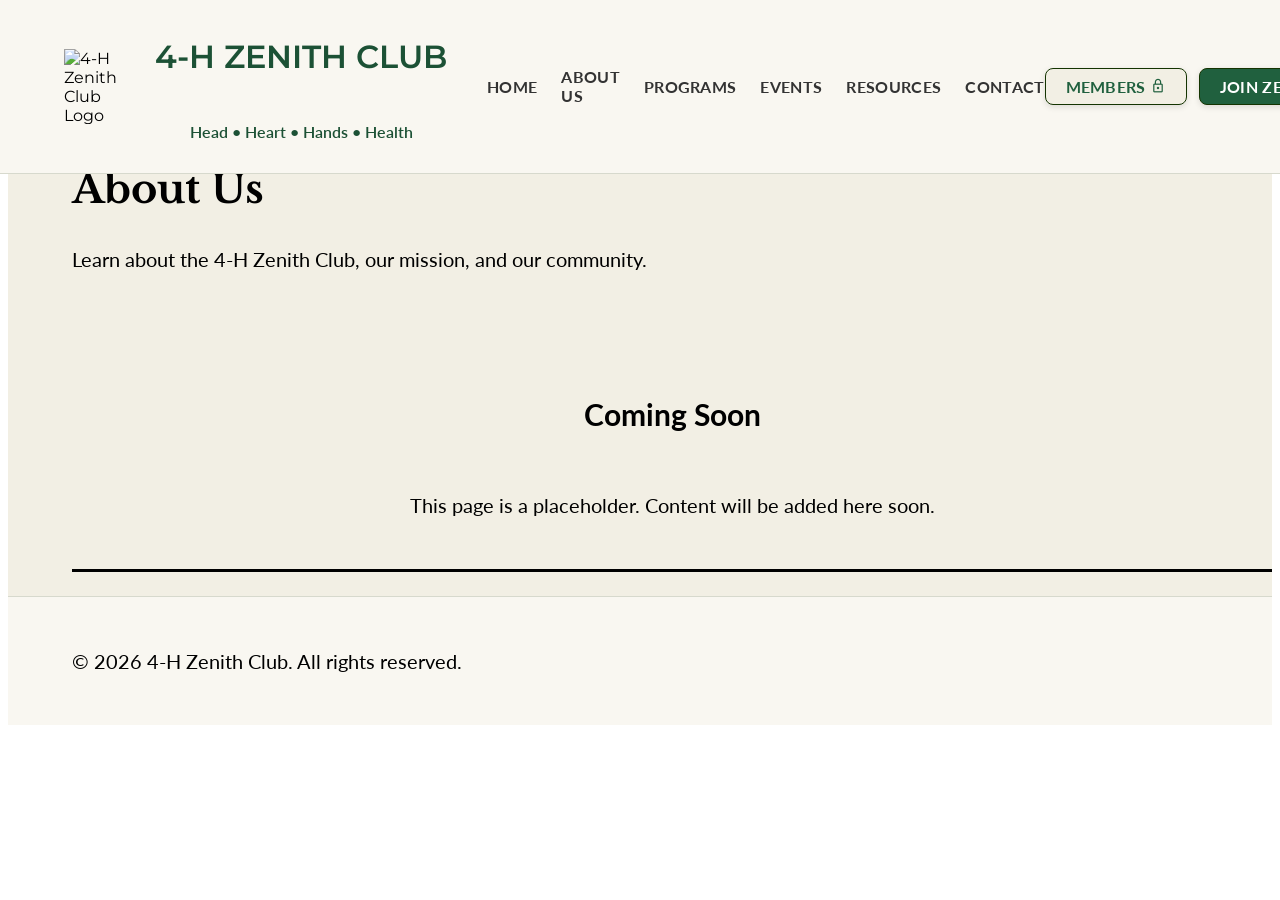
==== about/index.html @ 9d5c738d "Update font weights in stylesheets, enhance button styles, and improve navigation layout for better " ====
<!doctype html>
<html lang="en">
  <head>
    <meta charset="UTF-8" />
    <meta name="viewport" content="width=device-width, initial-scale=1.0" />
    <title>4-H Zenith Club | About Us</title>
    <link rel="stylesheet" href="/css/variables.css" />
    <link rel="stylesheet" href="/css/home.css" />
    <link rel="stylesheet" href="/css/base.css" />
    <link rel="stylesheet" href="/css/nav.css" />
    <link rel="stylesheet" href="/css/global.css" />
    <link rel="stylesheet" href="/css/buttons.css" />
    <script src="/js/nav.js" defer></script>
    <link rel="preconnect" href="https://fonts.googleapis.com" />
    <link rel="preconnect" href="https://fonts.gstatic.com" crossorigin />
    <link
      href="https://fonts.googleapis.com/css2?family=Lato:wght@400;500;600;700&family=Libre+Baskerville:wght@400;700&family=Montserrat:wght@400;500;600;700&display=swap"
      rel="stylesheet"
    />
  </head>
  <body>
    <header></header>
    <main class="home-main">
      <section class="hero" id="hero">
        <h1>About Us</h1>
        <p>Learn about the 4-H Zenith Club, our mission, and our community.</p>
      </section>
      <section class="content-section">
        <h2>Coming Soon</h2>
        <p>This page is a placeholder. Content will be added here soon.</p>
      </section>
    </main>
    <footer></footer>
  </body>
</html>
---- css/variables.css ----
:root {
    --primary-color: #000000;
    --secondary-color: #ffffff;
    --accent-color: #000000;

    --button-primary-color: #20603e;
    --button-primary-hover-color: #184a30;
    --button-secondary-color: #f2efe4;
    --button-secondary-hover-color: #e8e4d8;
    --button-border-color: #143401;
    --button-radius: 0.5rem;
    --button-shadow: 0 2px 6px rgba(0, 0, 0, 0.12);
    --button-letter-spacing: 0.08em;

    --border-color: #000000;

    --section-bg-color: #f2efe4;

    --logo-color: #1c5135;

    /* Spacing scale */
    --space-sm: 1rem;
    --space-md: 1.5rem;
    --space-lg: 2rem;
    --space-xl: 3rem;

    /* Page horizontal inset (header, main, footer) */
    --page-padding-x: 5vw;
    --page-padding-y: var(--space-md);
    --section-padding: var(--space-lg);
    --section-gap: var(--space-xl);
    --section-grid-gap: var(--space-sm);
    --content-gap: var(--space-sm);
    --header-padding: var(--space-sm);
    --footer-padding: var(--space-lg);

    --header-bg-color: #f9f7f1;
    --header-text-color: #000000;
    --header-border-color: rgba(20, 52, 1, 0.15);
    --nav-link-color: #333333;
    --nav-link-active-color: var(--button-primary-color);
    --base-font-size: 1.25rem;
    --text-color-dark: #000000;
    --text-color-light: #ffffff;
    --header-height: calc(75px + 2 * var(--space-sm));
    --site-bg-color-primary: #205700;
    --site-bg-color-secondary: #143401;
    --shadow-color: #000000;
    --site-bg-color: #f2efe4;

    --heading-font: "Libre Baskerville", serif;
    --body-font: "Lato", sans-serif;
    --logo-font: "Montserrat", sans-serif;
}
---- css/home.css ----
.home-main {
  display: flex;
  flex-direction: column;
  gap: var(--section-gap);
  padding-inline: var(--page-padding-x);
  padding-block: var(--page-padding-y);
  margin-top: var(--header-height);
  background: var(--site-bg-color);
  color: var(--text-color-dark);
}

.content-section {
  display: flex;
  flex-direction: column;
  align-items: center;
  gap: var(--content-gap);
  padding: var(--section-padding);
  background-color: var(--section-bg-color);
  border-bottom: 3px solid var(--border-color);
  width: 100%;
  font-size: var(--base-font-size);
  color: var(--text-color-dark);
  font-family: var(--body-font);
}

/* Section Column Layout */

.two-column-layout,
.three-column-layout {
  display: grid;
  gap: var(--section-grid-gap);
  padding: var(--section-padding);
  background-color: var(--section-bg-color);
  border-bottom: 3px solid var(--border-color);
}

.two-column-layout {
  grid-template-columns: 1fr 1fr;
}

.three-column-layout {
  grid-template-columns: 1fr 1fr 1fr;
}

.two-column-layout .content-section,
.three-column-layout .content-section {
  padding: 0;
  margin: 0;
  border-bottom: none;
  background-color: transparent;
}

.zenith-focus-list {
  display: flex;
  flex-direction: column;
  gap: var(--content-gap);
  list-style: none;
}

.zenith-focus-item {
  display: flex;
  flex-direction: column;
  gap: var(--content-gap);
  list-style: none;
}

.program-plan-list {
  display: flex;
  flex-direction: column;
  gap: var(--content-gap);
  list-style: none;
}

.program-plan-item {
  display: flex;
  flex-direction: column;
  gap: var(--content-gap);
  list-style: none;
}

.officer-list {
  display: flex;
  flex-direction: column;
  gap: var(--content-gap);
  list-style: none;
}

.officer-item {
  display: flex;
  flex-direction: column;
  gap: var(--content-gap);
  list-style: none;
}
---- css/nav.css ----
@import url("https://fonts.googleapis.com/css2?family=Material+Symbols+Outlined:opsz,wght,FILL,GRAD@24,400,0,0&icon_names=lock&display=swap");

header {
  background-color: var(--header-bg-color);
  color: var(--text-color-dark);
  padding: var(--header-padding) var(--page-padding-x);
  display: flex;
  justify-content: space-between;
  align-items: center;
  position: fixed;
  top: 0;
  left: 0;
  right: 0;
  z-index: 1000;
  border-bottom: 1px solid var(--header-border-color);
  font-family: var(--logo-font);
}

header .logo-container {
  display: flex;
  align-items: center;
  gap: 1rem;
  flex-shrink: 0;
}

header .logo-text-container {
  display: flex;
  flex-direction: column;
  align-items: center;
  gap: 0.5rem;
}

header .logo {
  width: 75px;
  height: 75px;
}

header .logo-text {
  font-size: 2rem;
  font-family: var(--logo-font);
  font-weight: 600;
  text-transform: uppercase;
  color: var(--logo-color);
}

header .logo-subtitle {
  font-size: 1rem;
  font-weight: 600;
  font-family: var(--body-font);
  color: var(--logo-color);
}

header nav ul {
  display: flex;
  align-items: center;
  gap: 1.5rem;
  list-style: none;
}

header .header-actions {
  display: flex;
  align-items: center;
  gap: 0.75rem;
  flex-shrink: 0;
}

header .header-actions .button {
  font-size: 1rem;
  font-weight: 700;
  letter-spacing: 0.02em;
  padding: 0.5rem 1.25rem;
}

header .header-actions .lock-icon {
  font-family: "Material Symbols Outlined";
  font-size: 1em;
  line-height: 1;
  color: var(--button-primary-color);
}

header nav ul li a {
  position: relative;
  display: inline-block;
  padding: 0.25rem 0;
  text-decoration: none;
  color: var(--nav-link-color);
  font-family: var(--body-font);
  font-size: 1rem;
  font-weight: 700;
  letter-spacing: 0.02em;
  text-transform: uppercase;
}

header nav ul li a:hover,
header nav ul li a.active {
  color: var(--nav-link-active-color);
}

header nav ul li a:after {
  content: '';
  position: absolute;
  bottom: -4px;
  left: 0;
  width: 100%;
  height: 3px;
  background-color: var(--nav-link-active-color);
  transform: scaleX(0);
  transform-origin: left;
  transition: transform 0.2s ease-in-out;
}

header nav ul li a:hover:after,
header nav ul li a.active:after {
  transform: scaleX(1);
}

footer {
  background-color: var(--header-bg-color);
  color: var(--text-color-dark);
  padding: var(--footer-padding) var(--page-padding-x);
  display: flex;
  justify-content: space-between;
  align-items: center;
  border-top: 1px solid var(--header-border-color);
}
---- css/global.css ----
h1 {
    font-size: calc(var(--base-font-size) * 2);
    font-weight: bold;
    color: var(--text-color-dark);
    font-family: var(--heading-font);
}

h2 {
    font-size: calc(var(--base-font-size) * 1.5);
    font-weight: bold;
    color: var(--text-color-dark);
    font-family: var(--body-font);
}

h3 {
    font-size: calc(var(--base-font-size) * 1.25);
    font-weight: bold;
    color: var(--text-color-dark);
    font-family: var(--body-font);
}

p {
    font-size: var(--base-font-size);
    color: var(--text-color-dark);
    font-family: var(--body-font);
}
---- css/buttons.css ----
button,
.button {
  display: inline-flex;
  align-items: center;
  justify-content: center;
  gap: 0.25rem;
  padding: 0.75rem 1.75rem;
  border-radius: var(--button-radius);
  border: 1px solid var(--button-border-color);
  box-shadow: var(--button-shadow);
  cursor: pointer;
  font-size: 0.875rem;
  font-weight: 600;
  font-family: var(--body-font);
  letter-spacing: var(--button-letter-spacing);
  text-transform: uppercase;
  text-decoration: none;
  text-align: center;
  line-height: 1.2;
  transition:
    background-color 0.2s ease-in-out,
    color 0.2s ease-in-out,
    box-shadow 0.2s ease-in-out;
}

.button-small {
  padding: 0.5rem 1.25rem;
  font-size: 0.75rem;
}

.button-large {
  padding: 1rem 2.5rem;
  font-size: 1rem;
}

.button-primary {
  background-color: var(--button-primary-color);
  color: var(--text-color-light);
}

.button-primary:hover {
  background-color: var(--button-primary-hover-color);
  box-shadow: 0 3px 8px rgba(0, 0, 0, 0.16);
}

.button-secondary {
  background-color: var(--button-secondary-color);
  color: var(--button-primary-color);
}

.button-secondary:hover {
  background-color: var(--button-secondary-hover-color);
  box-shadow: 0 3px 8px rgba(0, 0, 0, 0.16);
}
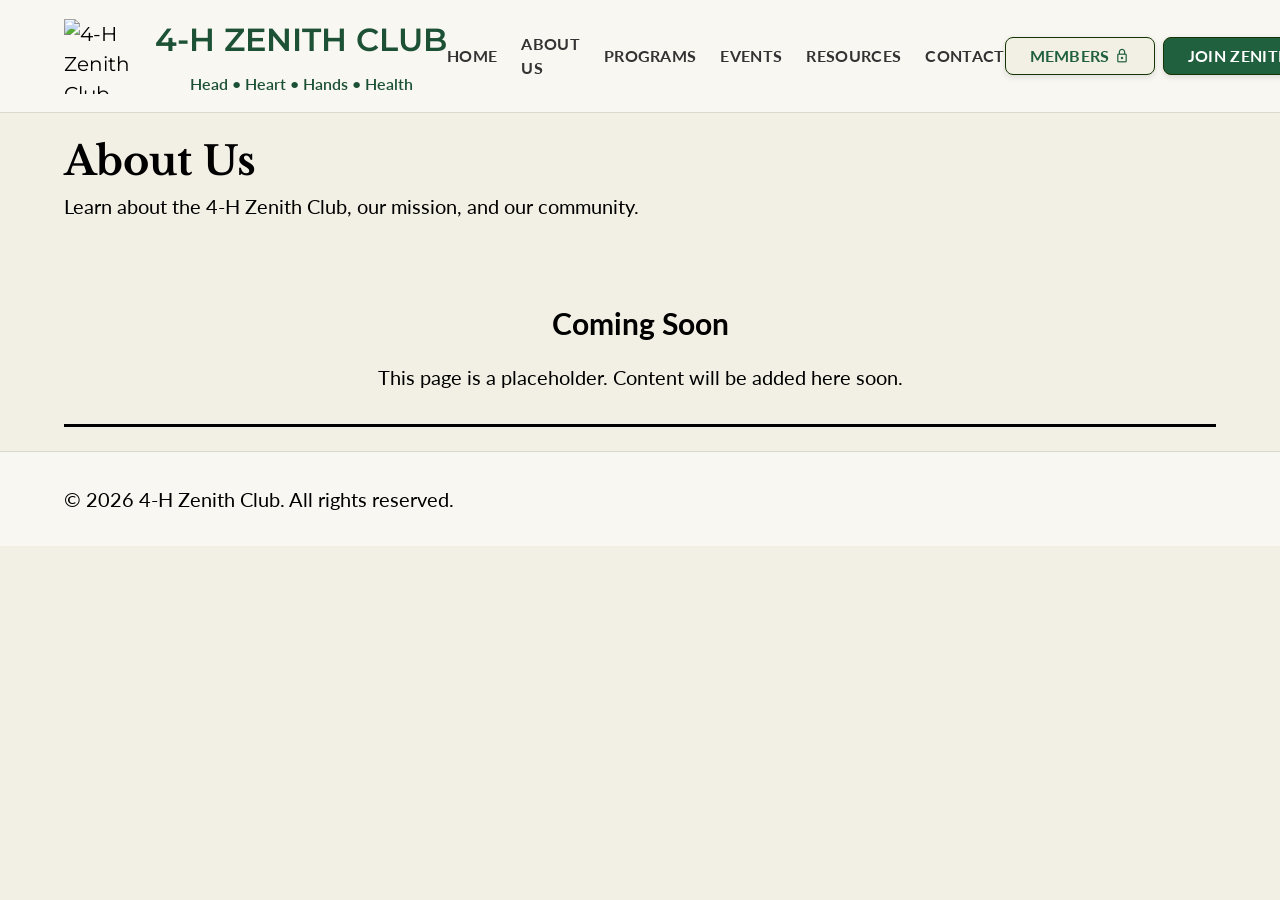
==== commit 30f8c95f: "Refactor HTML structure to unify stylesheet links under main.css, update main class names for consis" ====
--- a/about/index.html
+++ b/about/index.html
@@ -4,12 +4,7 @@
     <meta charset="UTF-8" />
     <meta name="viewport" content="width=device-width, initial-scale=1.0" />
     <title>4-H Zenith Club | About Us</title>
-    <link rel="stylesheet" href="/css/variables.css" />
-    <link rel="stylesheet" href="/css/home.css" />
-    <link rel="stylesheet" href="/css/base.css" />
-    <link rel="stylesheet" href="/css/nav.css" />
-    <link rel="stylesheet" href="/css/global.css" />
-    <link rel="stylesheet" href="/css/buttons.css" />
+    <link rel="stylesheet" href="/css/main.css" />
     <script src="/js/nav.js" defer></script>
     <link rel="preconnect" href="https://fonts.googleapis.com" />
     <link rel="preconnect" href="https://fonts.gstatic.com" crossorigin />
@@ -20,7 +15,7 @@
   </head>
   <body>
     <header></header>
-    <main class="home-main">
+    <main class="page-main">
       <section class="hero" id="hero">
         <h1>About Us</h1>
         <p>Learn about the 4-H Zenith Club, our mission, and our community.</p>
--- a/css/main.css
+++ b/css/main.css
@@ -0,0 +1,5 @@
+@import url("variables.css");
+@import url("base.css");
+@import url("buttons.css");
+@import url("nav.css");
+@import url("page.css");
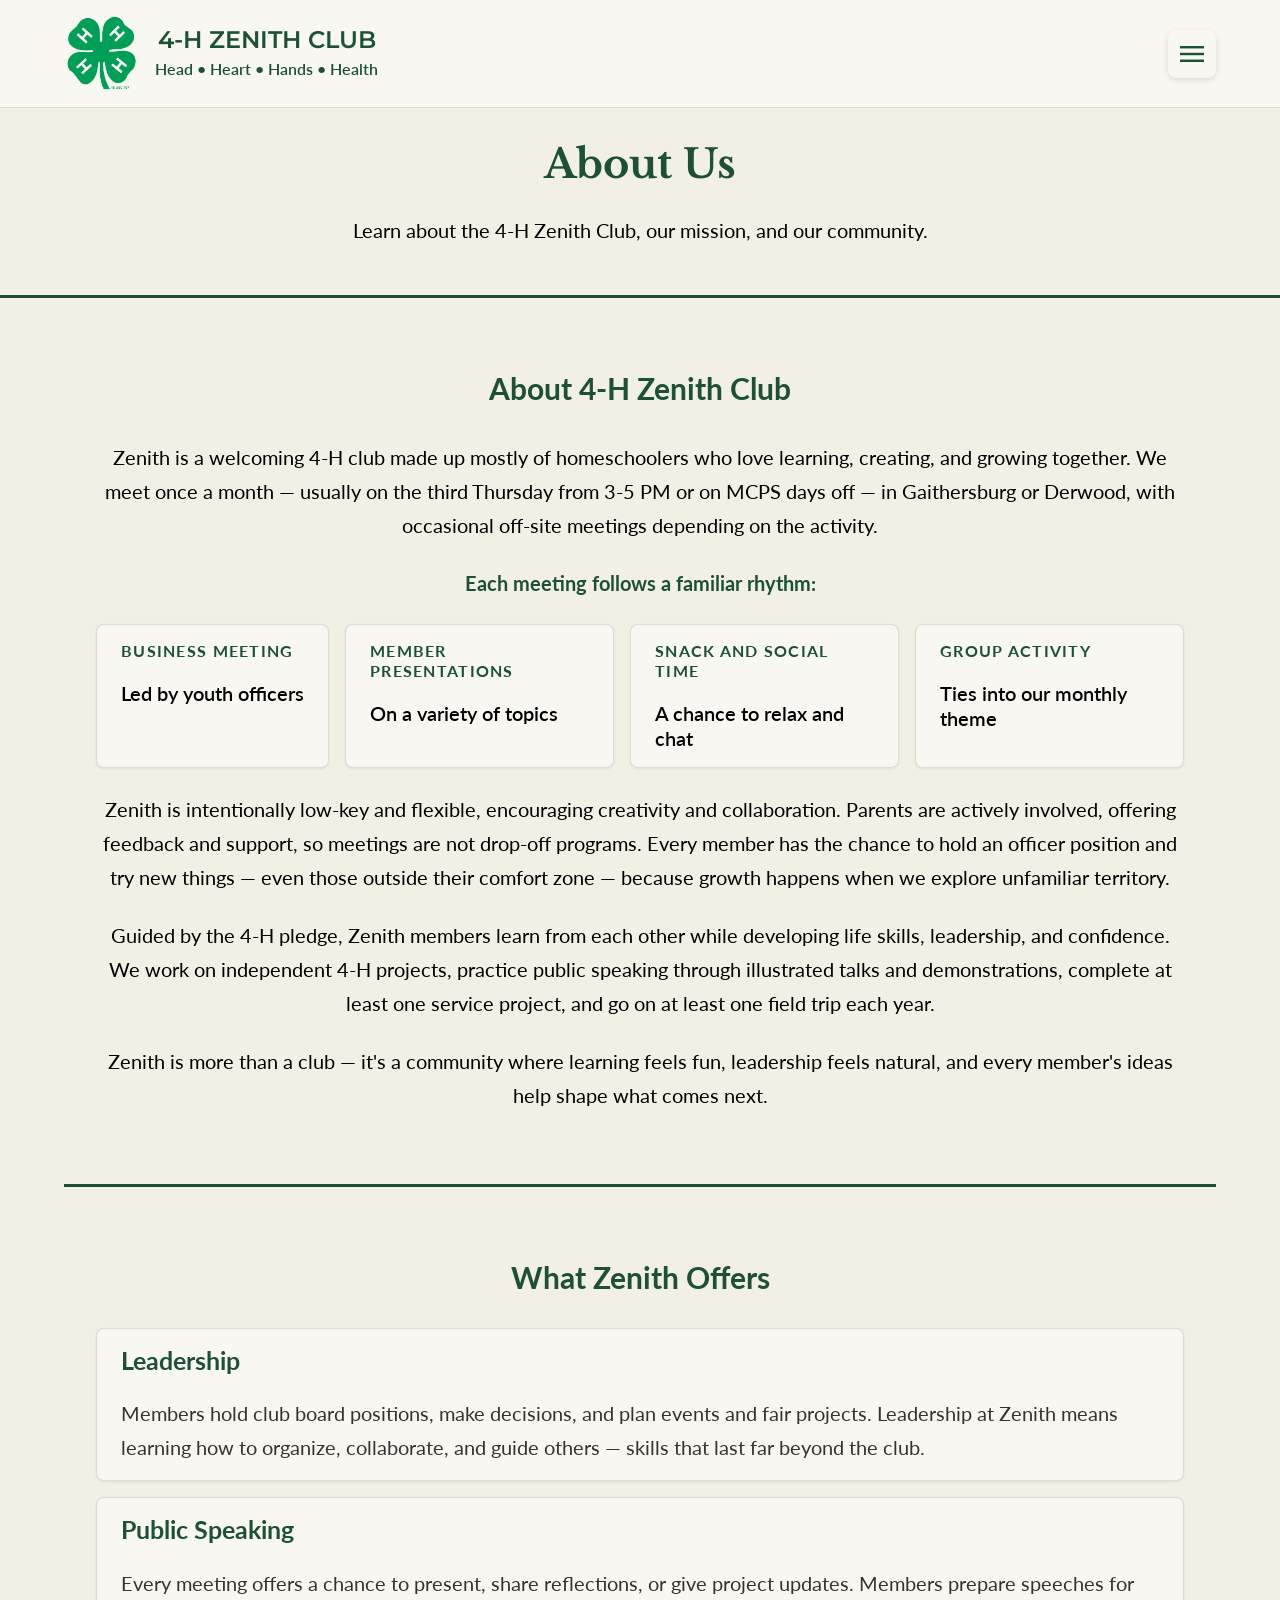
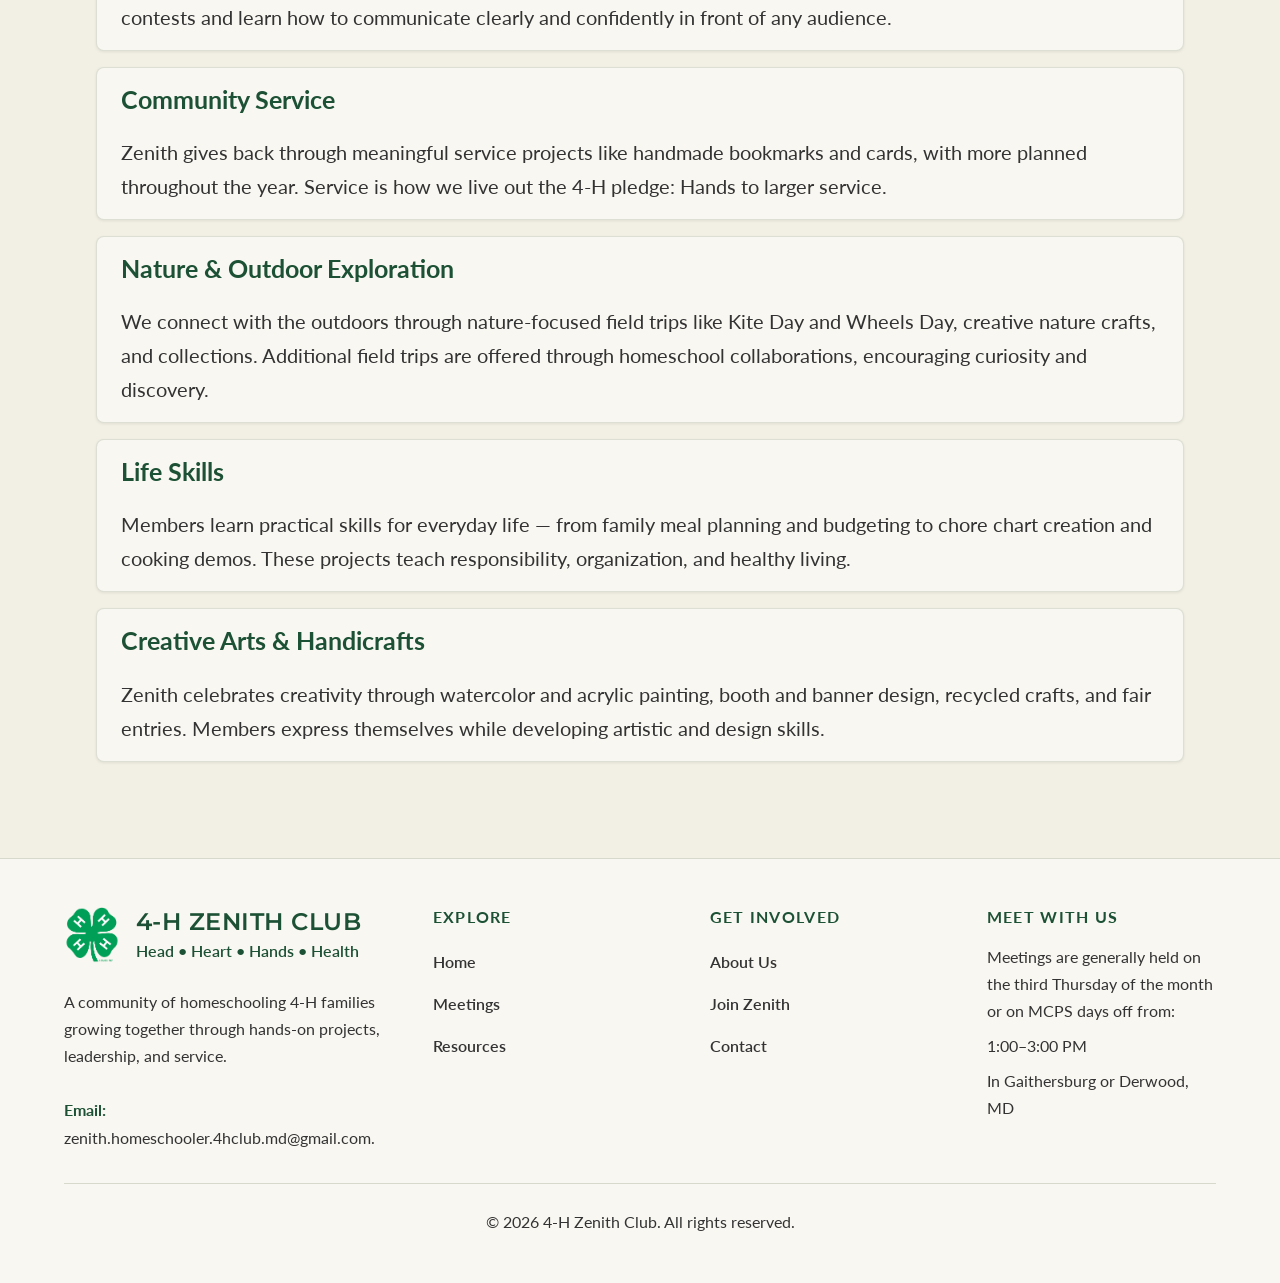
==== commit f57287c2: "Revise about page in index.html to include detailed descriptions of the 4-H Zenith Club, its activit" ====
--- a/about/index.html
+++ b/about/index.html
@@ -20,9 +20,118 @@
         <h1>About Us</h1>
         <p>Learn about the 4-H Zenith Club, our mission, and our community.</p>
       </section>
-      <section class="content-section">
-        <h2>Coming Soon</h2>
-        <p>This page is a placeholder. Content will be added here soon.</p>
+
+      <section class="content-section" id="about-zenith">
+        <h2>About 4-H Zenith Club</h2>
+        <div class="prose">
+          <p>
+            Zenith is a welcoming 4-H club made up mostly of homeschoolers who
+            love learning, creating, and growing together. We meet once a month
+            — usually on the third Thursday from 3-5 PM or on MCPS days off — in
+            Gaithersburg or Derwood, with occasional off-site meetings depending
+            on the activity.
+          </p>
+          <p><strong>Each meeting follows a familiar rhythm:</strong></p>
+          <ol class="card-grid grid-small">
+            <li>
+              <h3 class="card-label">Business meeting</h3>
+              <p class="card-value">Led by youth officers</p>
+            </li>
+            <li>
+              <h3 class="card-label">Member presentations</h3>
+              <p class="card-value">On a variety of topics</p>
+            </li>
+            <li>
+              <h3 class="card-label">Snack and social time</h3>
+              <p class="card-value">A chance to relax and chat</p>
+            </li>
+            <li>
+              <h3 class="card-label">Group activity</h3>
+              <p class="card-value">Ties into our monthly theme</p>
+            </li>
+          </ol>
+
+          <p>
+            Zenith is intentionally low-key and flexible, encouraging creativity
+            and collaboration. Parents are actively involved, offering feedback
+            and support, so meetings are not drop-off programs. Every member has
+            the chance to hold an officer position and try new things — even
+            those outside their comfort zone — because growth happens when we
+            explore unfamiliar territory.
+          </p>
+          <p>
+            Guided by the 4-H pledge, Zenith members learn from each other while
+            developing life skills, leadership, and confidence. We work on
+            independent 4-H projects, practice public speaking through
+            illustrated talks and demonstrations, complete at least one service
+            project, and go on at least one field trip each year.
+          </p>
+          <p>
+            Zenith is more than a club — it's a community where learning feels
+            fun, leadership feels natural, and every member's ideas help shape
+            what comes next.
+          </p>
+        </div>
+      </section>
+
+      <section class="content-section" id="zenith-focus">
+        <h2>What Zenith Offers</h2>
+        <ul class="card-grid grid-large">
+          <li>
+            <h3>Leadership</h3>
+            <p>
+              Members hold club board positions, make decisions, and plan events
+              and fair projects. Leadership at Zenith means learning how to
+              organize, collaborate, and guide others — skills that last far
+              beyond the club.
+            </p>
+          </li>
+          <li>
+            <h3>Public Speaking</h3>
+            <p>
+              Every meeting offers a chance to present, share reflections, or
+              give project updates. Members prepare speeches for contests and
+              learn how to communicate clearly and confidently in front of any
+              audience.
+            </p>
+          </li>
+          <li>
+            <h3>Community Service</h3>
+            <p>
+              Zenith gives back through meaningful service projects like
+              handmade bookmarks and cards, with more planned throughout the
+              year. Service is how we live out the 4-H pledge: Hands to larger
+              service.
+            </p>
+          </li>
+          <li>
+            <h3>Nature &amp; Outdoor Exploration</h3>
+            <p>
+              We connect with the outdoors through nature-focused field trips
+              like Kite Day and Wheels Day, creative nature crafts, and
+              collections. Additional field trips are offered through homeschool
+              collaborations, encouraging curiosity and discovery.
+            </p>
+          </li>
+          <li>
+            <h3>Life Skills</h3>
+            <p>
+              Members learn practical skills for everyday life — from family
+              meal planning and budgeting to chore chart creation and cooking
+              demos. These projects teach responsibility, organization, and
+              healthy living.
+            </p>
+          </li>
+          <li>
+            <h3>Creative Arts &amp; Handicrafts</h3>
+            <p>
+              Zenith celebrates creativity through watercolor and acrylic
+              painting, booth and banner design, recycled crafts, and fair
+              entries. Members express themselves while developing artistic and
+              design skills.
+            </p>
+          </li>
+        </ul>
       </section>
     </main>
     <footer></footer>
--- a/css/main.css
+++ b/css/main.css
@@ -3,3 +3,6 @@
 @import url("buttons.css");
 @import url("nav.css");
 @import url("page.css");
+@import url("components.css");
+@import url("home.css");
+@import url("members.css");
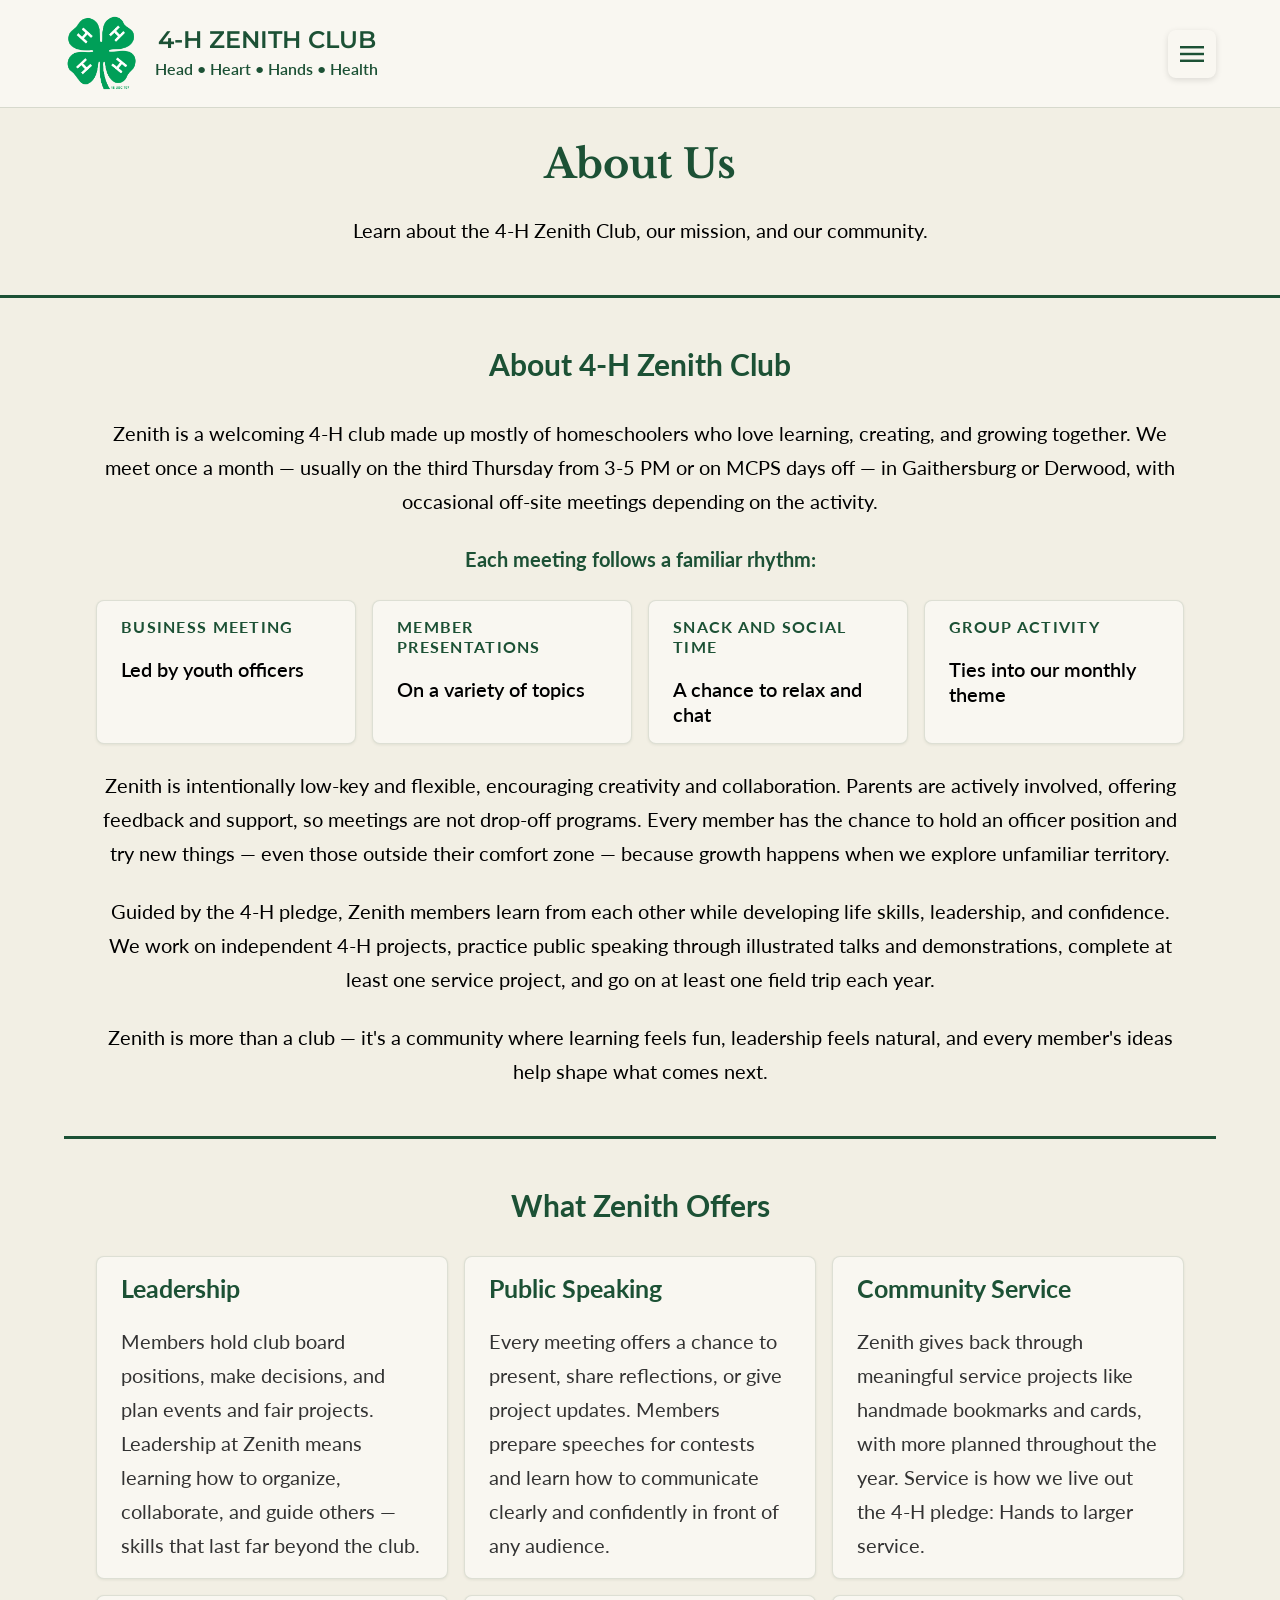
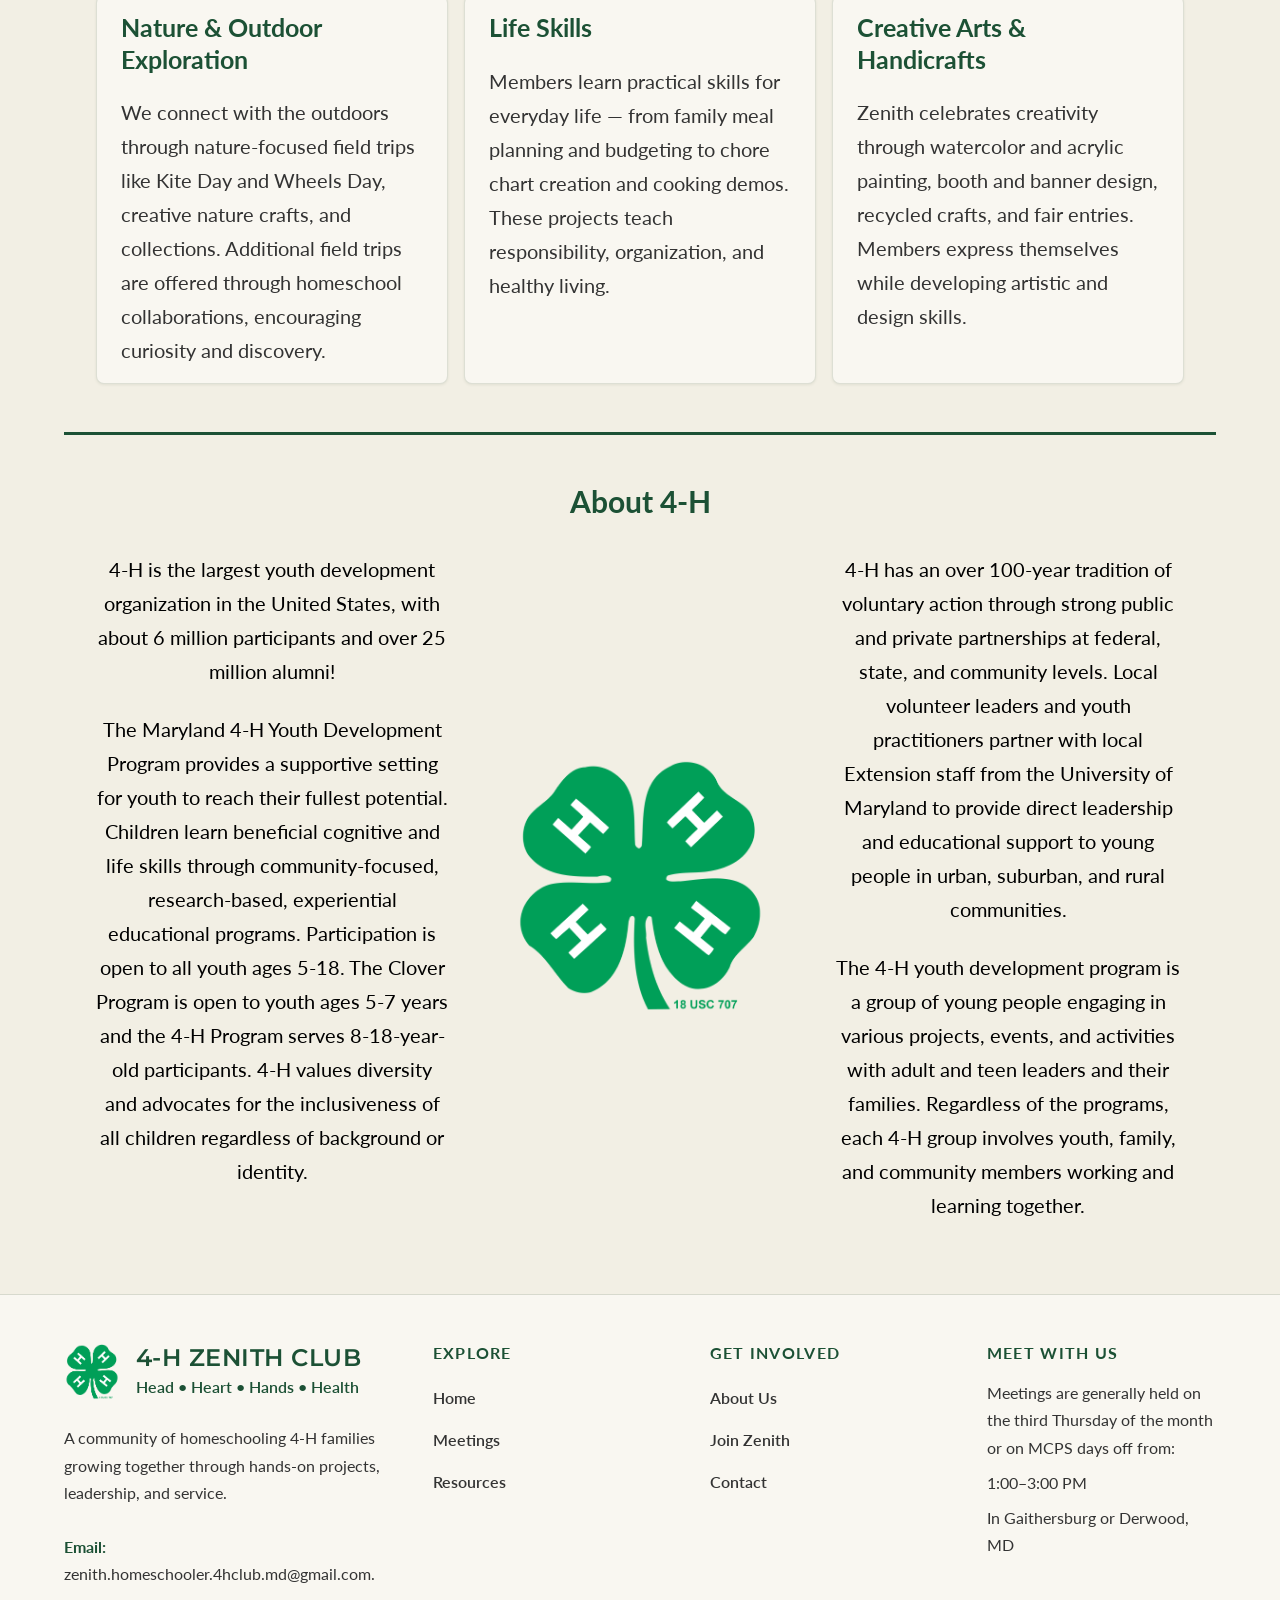
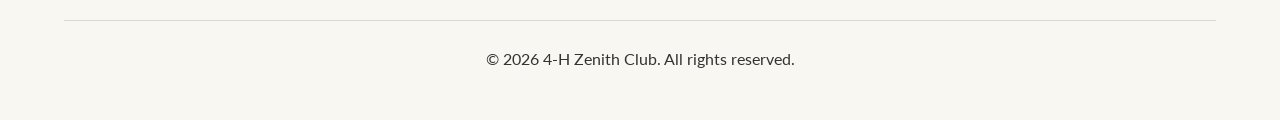
==== commit 29ff1b36: "Refactor layout for 4-H content sections across multiple pages, replacing card-grid classes with lay" ====
--- a/about/index.html
+++ b/about/index.html
@@ -32,7 +32,7 @@
             on the activity.
           </p>
           <p><strong>Each meeting follows a familiar rhythm:</strong></p>
-          <ol class="card-grid grid-small">
+          <ol class="layout-grid cols-4 cards-sm type-card">
             <li>
               <h3 class="card-label">Business meeting</h3>
               <p class="card-value">Led by youth officers</p>
@@ -76,7 +76,7 @@
 
       <section class="content-section" id="zenith-focus">
         <h2>What Zenith Offers</h2>
-        <ul class="card-grid grid-large">
+        <ul class="layout-grid cols-3 cards-md type-card">
           <li>
             <h3>Leadership</h3>
             <p>
@@ -133,6 +133,50 @@
           </li>
         </ul>
       </section>
+
+            <section class="content-section" id="about-4-H">
+        <h2>About 4-H</h2>
+        <div class="layout-grid cols-3 snap">
+          <div class="prose">
+            <p>
+              4-H is the largest youth development organization in the United
+              States, with about 6 million participants and over 25 million
+              alumni!
+            </p>
+            <p>
+              The Maryland 4-H Youth Development Program provides a supportive
+              setting for youth to reach their fullest potential. Children learn
+              beneficial cognitive and life skills through community-focused,
+              research-based, experiential educational programs. Participation
+              is open to all youth ages 5-18. The Clover Program is open to
+              youth ages 5-7 years and the 4-H Program serves 8-18-year-old
+              participants. 4-H values diversity and advocates for the
+              inclusiveness of all children regardless of background or
+              identity.
+            </p>
+          </div>
+          <figure class="content-media">
+            <img src="/assets/images/4h-logo.png" alt="4-H clover logo" />
+          </figure>
+          <div class="prose">
+            <p>
+              4-H has an over 100-year tradition of voluntary action through
+              strong public and private partnerships at federal, state, and
+              community levels. Local volunteer leaders and youth practitioners
+              partner with local Extension staff from the University of Maryland
+              to provide direct leadership and educational support to young
+              people in urban, suburban, and rural communities.
+            </p>
+            <p>
+              The 4-H youth development program is a group of young people
+              engaging in various projects, events, and activities with adult
+              and teen leaders and their families. Regardless of the programs,
+              each 4-H group involves youth, family, and community members
+              working and learning together.
+            </p>
+          </div>
+        </div>
+      </section>
     </main>
     <footer></footer>
   </body>
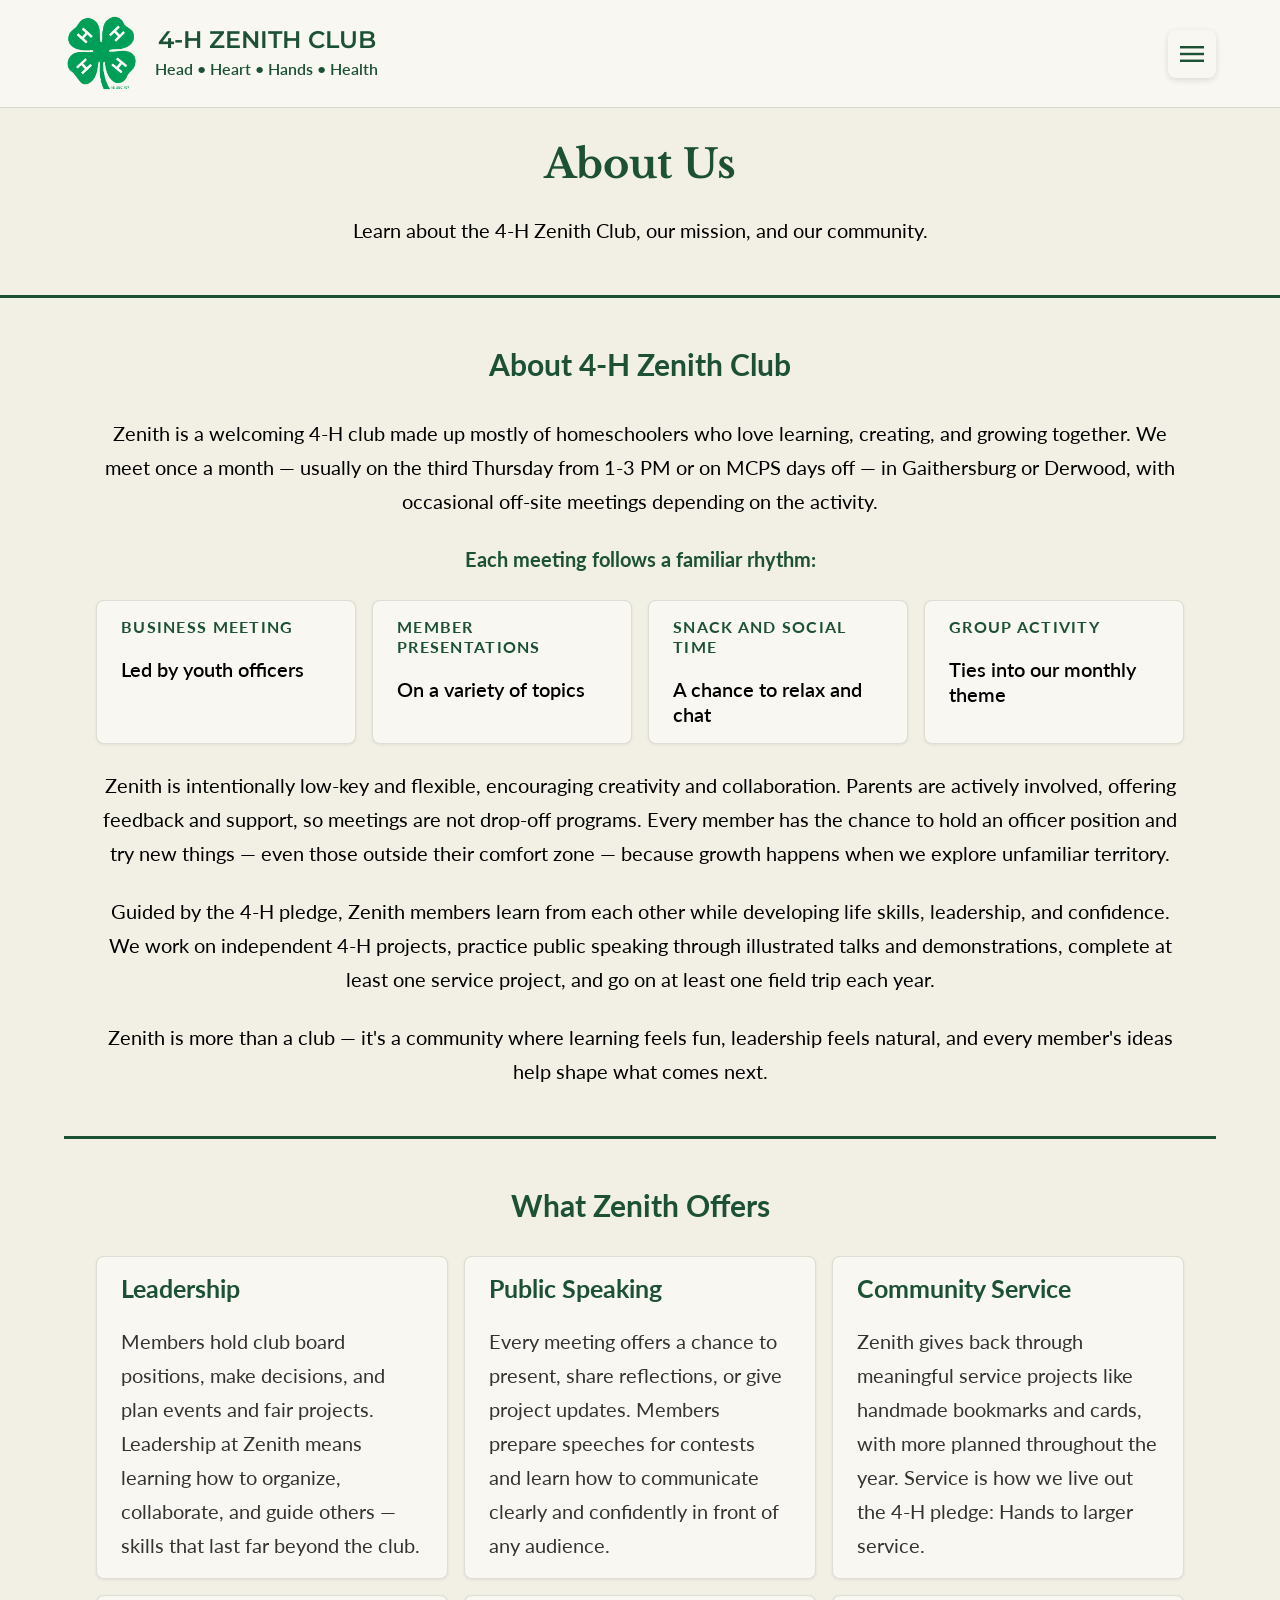
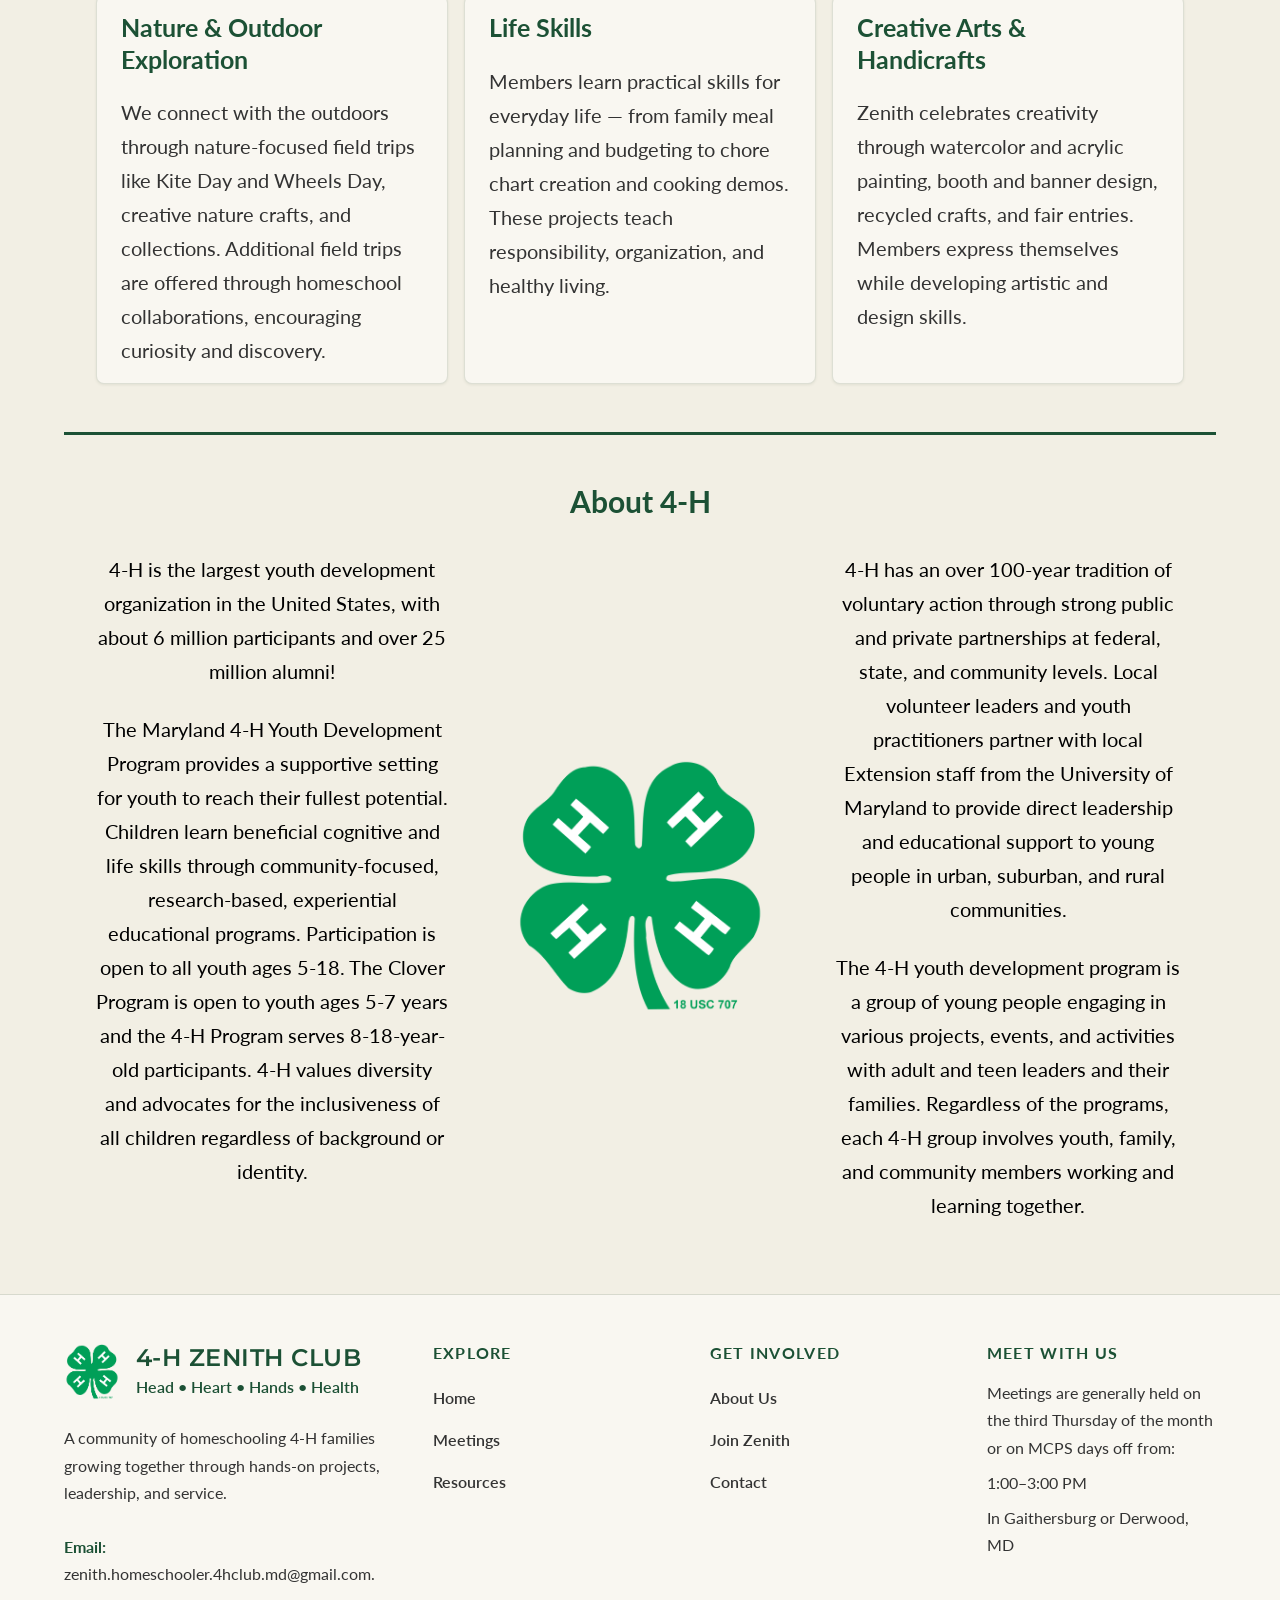
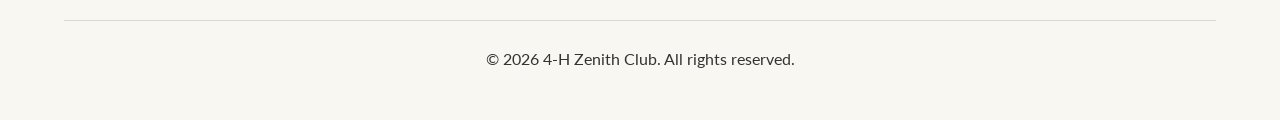
==== commit aae32d9d: "Update meeting times across multiple pages to reflect new schedule from 3-5 PM to 1-3 PM. Revise joi" ====
--- a/about/index.html
+++ b/about/index.html
@@ -27,7 +27,7 @@
           <p>
             Zenith is a welcoming 4-H club made up mostly of homeschoolers who
             love learning, creating, and growing together. We meet once a month
-            — usually on the third Thursday from 3-5 PM or on MCPS days off — in
+            — usually on the third Thursday from 1-3 PM or on MCPS days off — in
             Gaithersburg or Derwood, with occasional off-site meetings depending
             on the activity.
           </p>
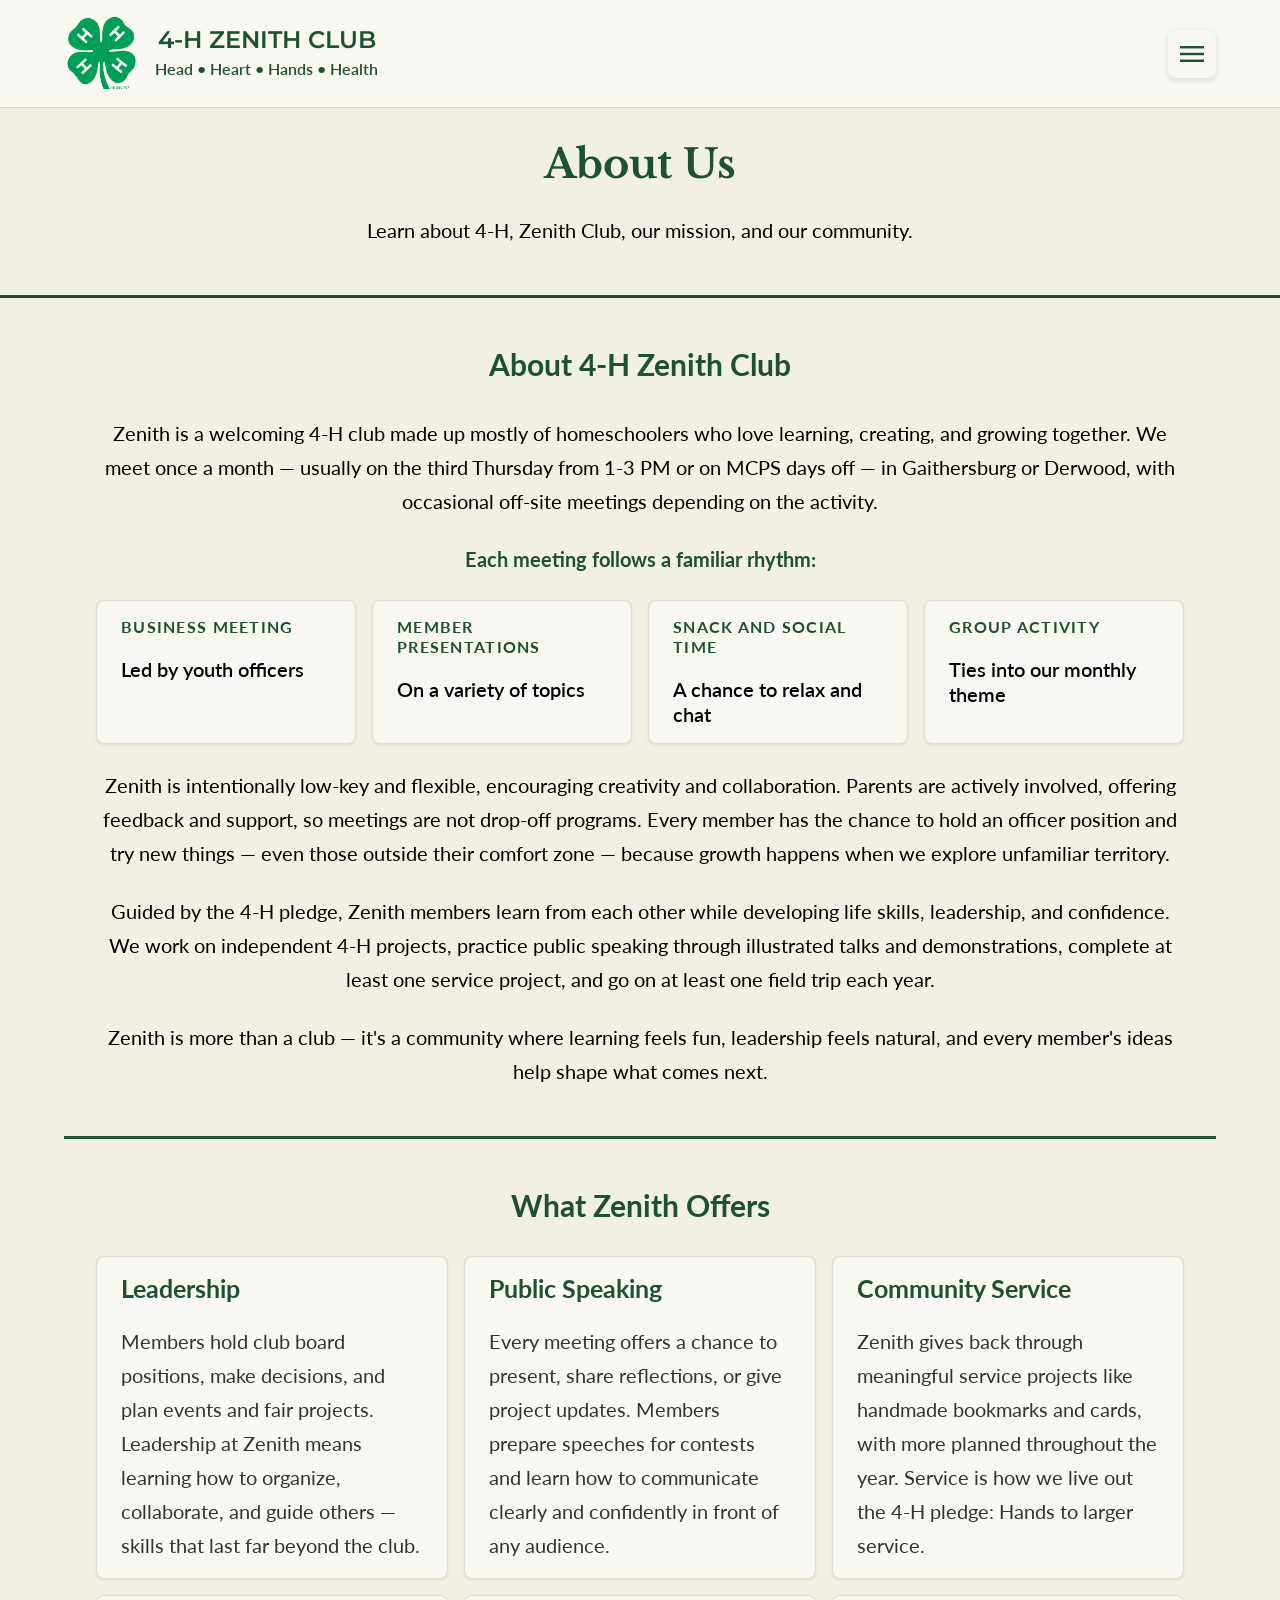
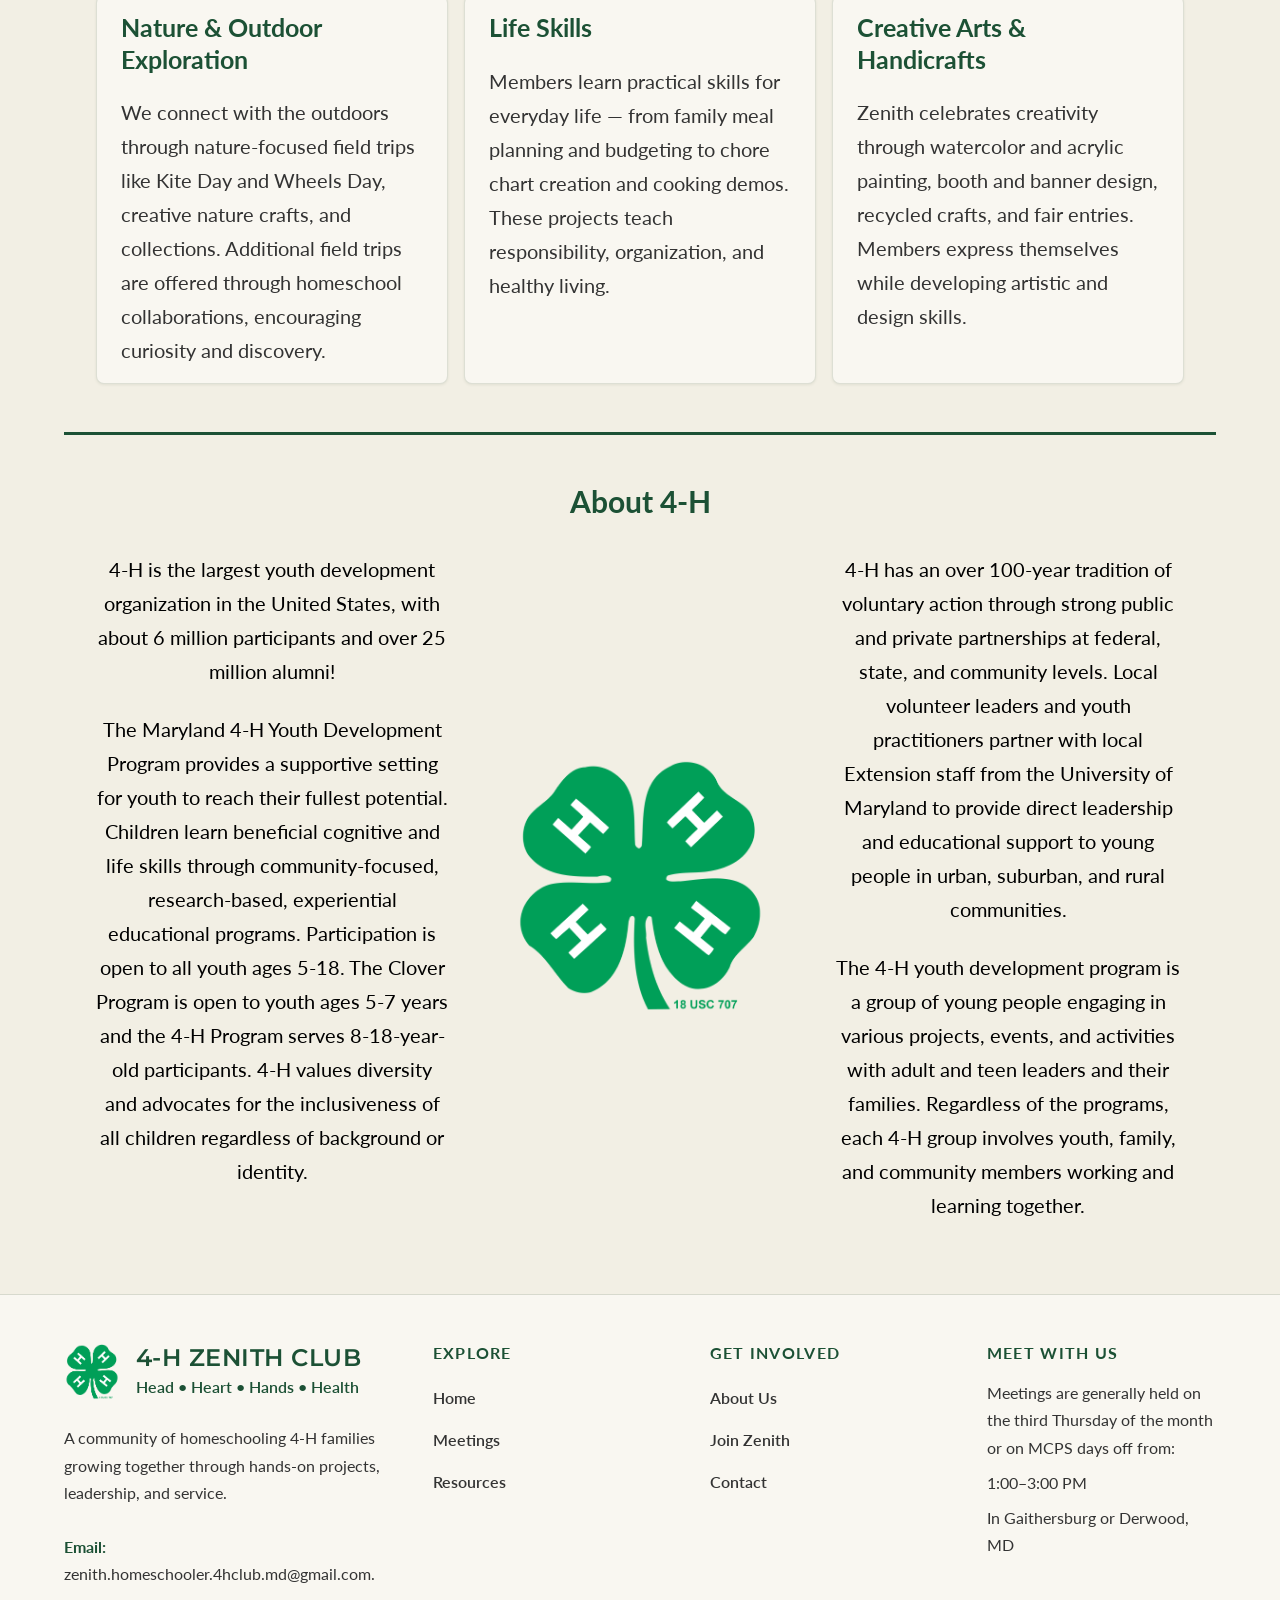
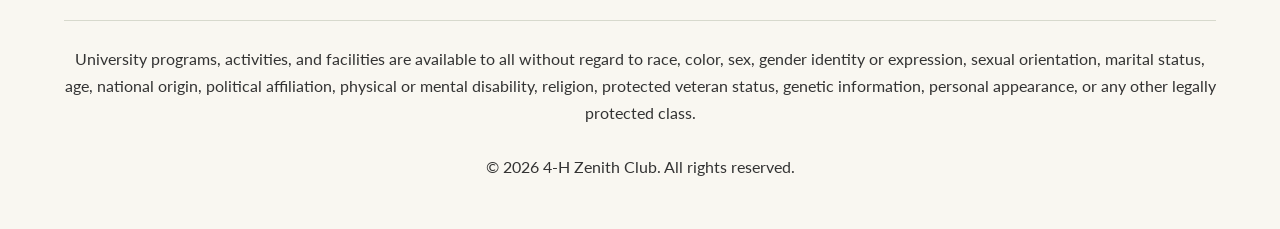
==== commit 8c958a5c: "Revise content across multiple pages: update index.html to reflect Grand Champion awards at the Mont" ====
--- a/about/index.html
+++ b/about/index.html
@@ -18,7 +18,7 @@
     <main class="page-main">
       <section class="hero" id="hero">
         <h1>About Us</h1>
-        <p>Learn about the 4-H Zenith Club, our mission, and our community.</p>
+        <p>Learn about 4-H, Zenith Club, our mission, and our community.</p>
       </section>
 
       <section class="content-section" id="about-zenith">
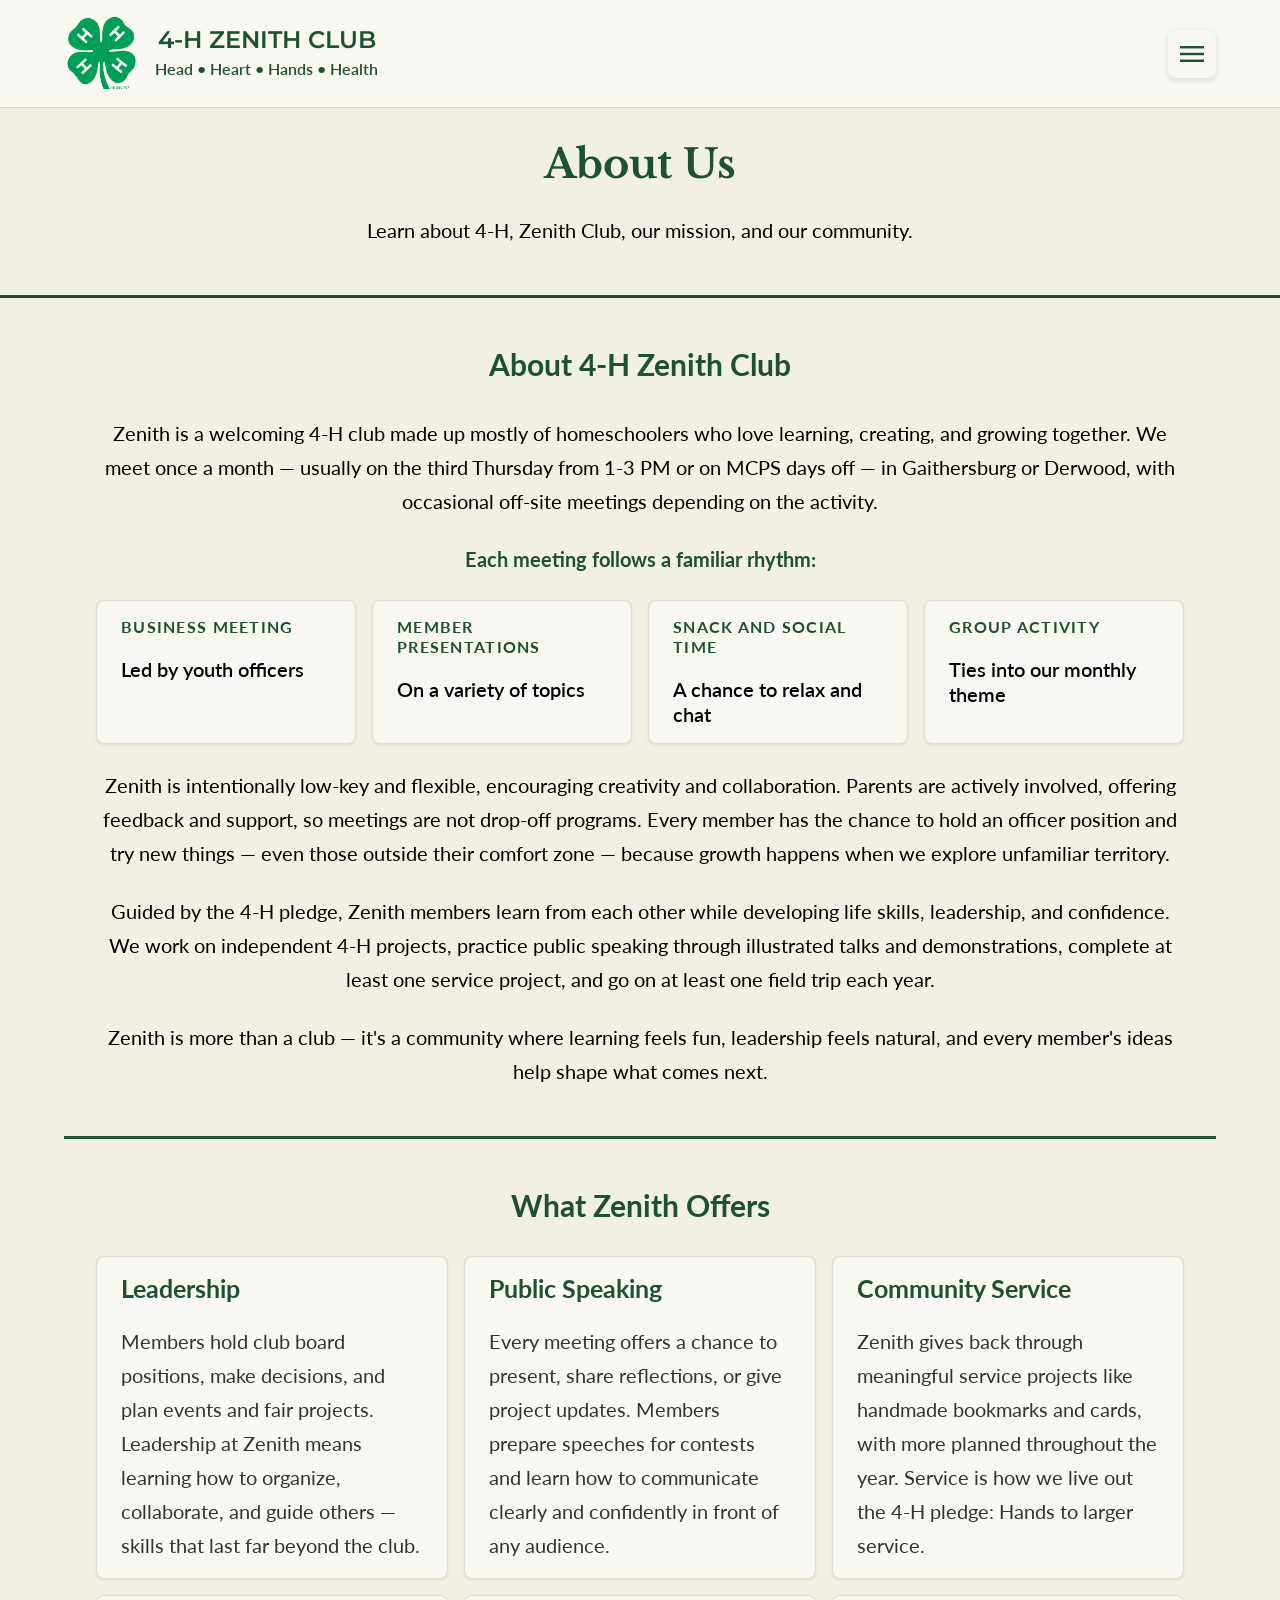
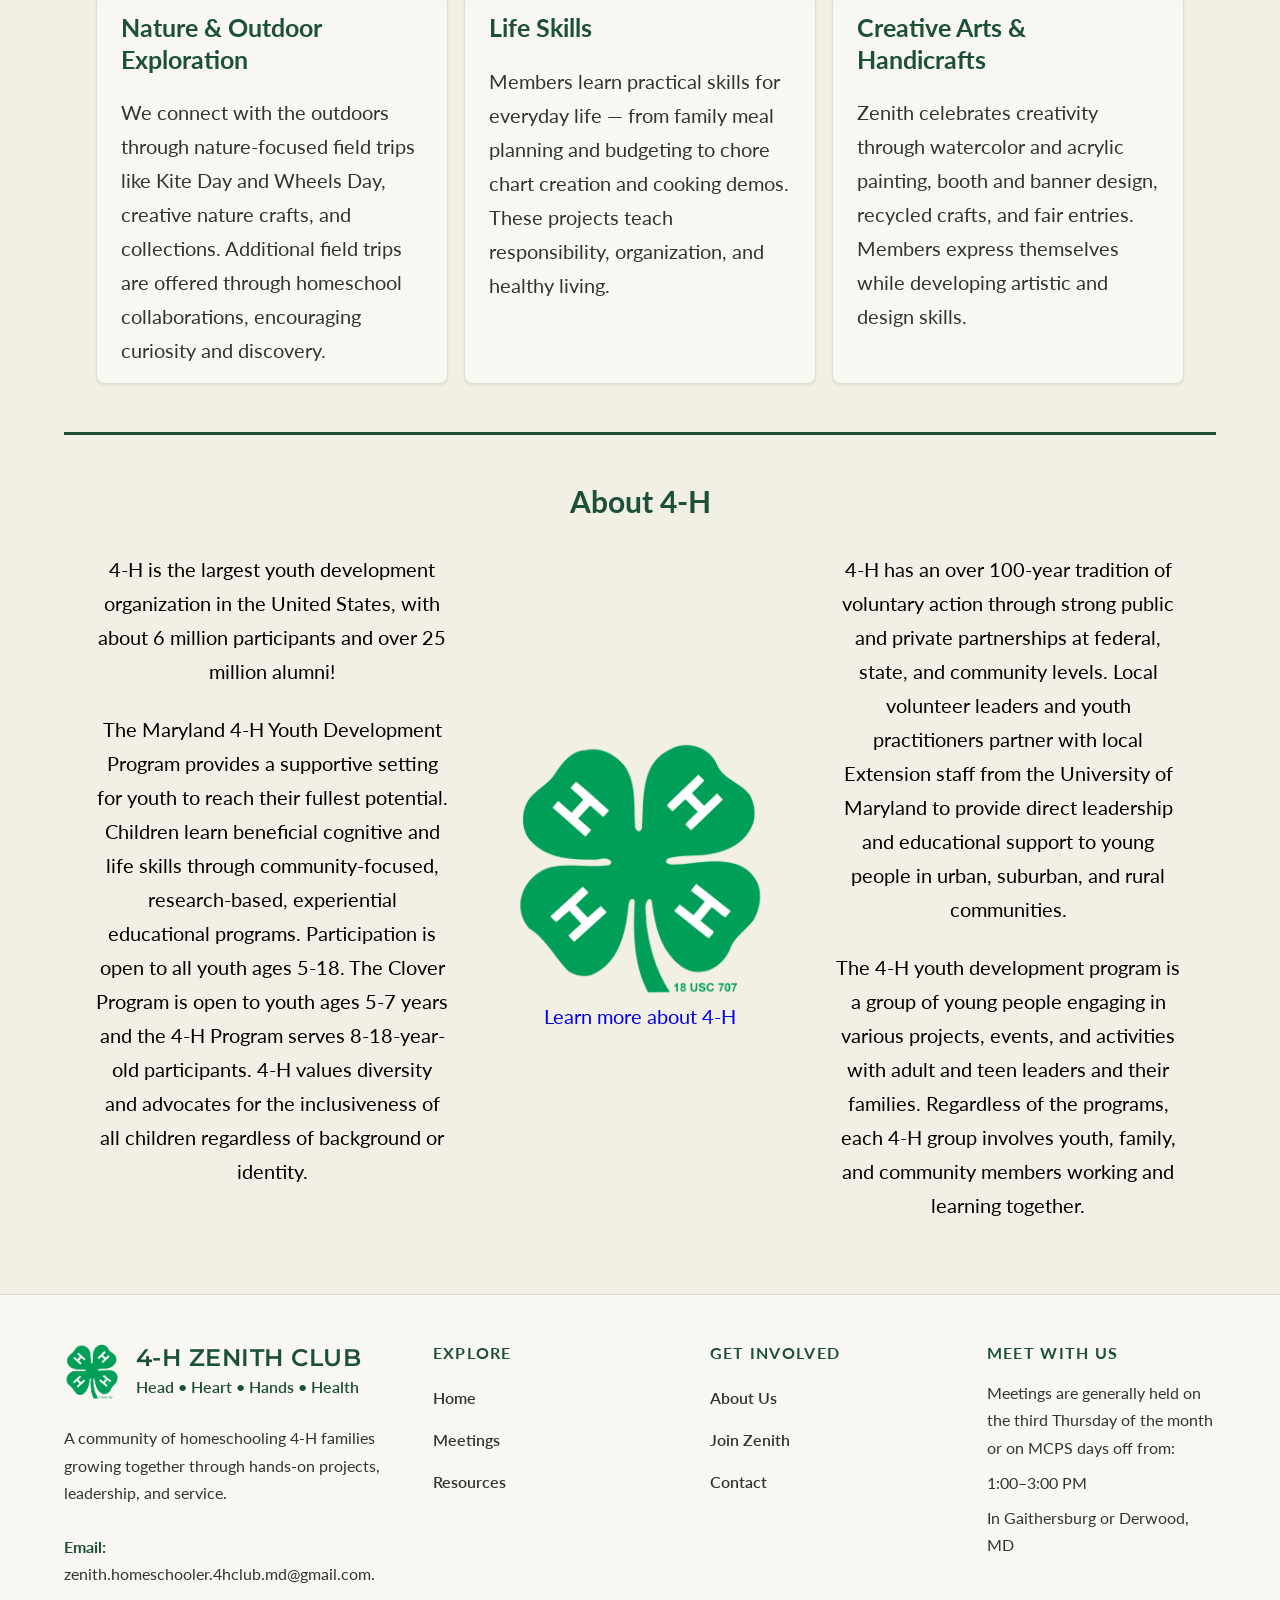
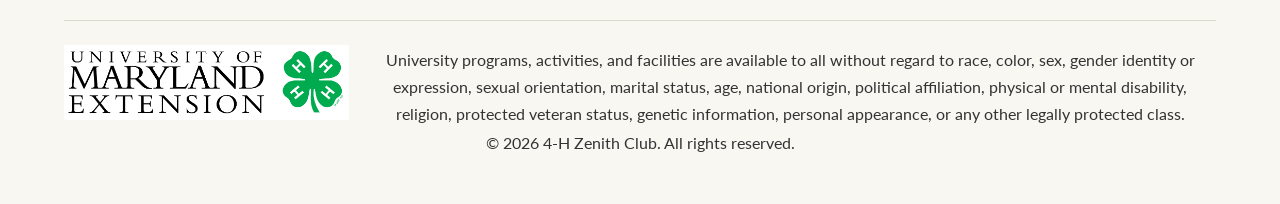
==== commit dcc7c124: "Enhance about page with additional 4-H information, update CSS for content media and footer layout, " ====
--- a/about/index.html
+++ b/about/index.html
@@ -134,7 +134,7 @@
         </ul>
       </section>
 
-            <section class="content-section" id="about-4-H">
+      <section class="content-section" id="about-4-H">
         <h2>About 4-H</h2>
         <div class="layout-grid cols-3 snap">
           <div class="prose">
@@ -157,6 +157,14 @@
           </div>
           <figure class="content-media">
             <img src="/assets/images/4h-logo.png" alt="4-H clover logo" />
+            <p>
+              <a
+                href="https://extension.umd.edu/programs/4-h-youth-development/"
+                target="_blank"
+                rel="noopener"
+                >Learn more about 4-H</a
+              >
+            </p>
           </figure>
           <div class="prose">
             <p>
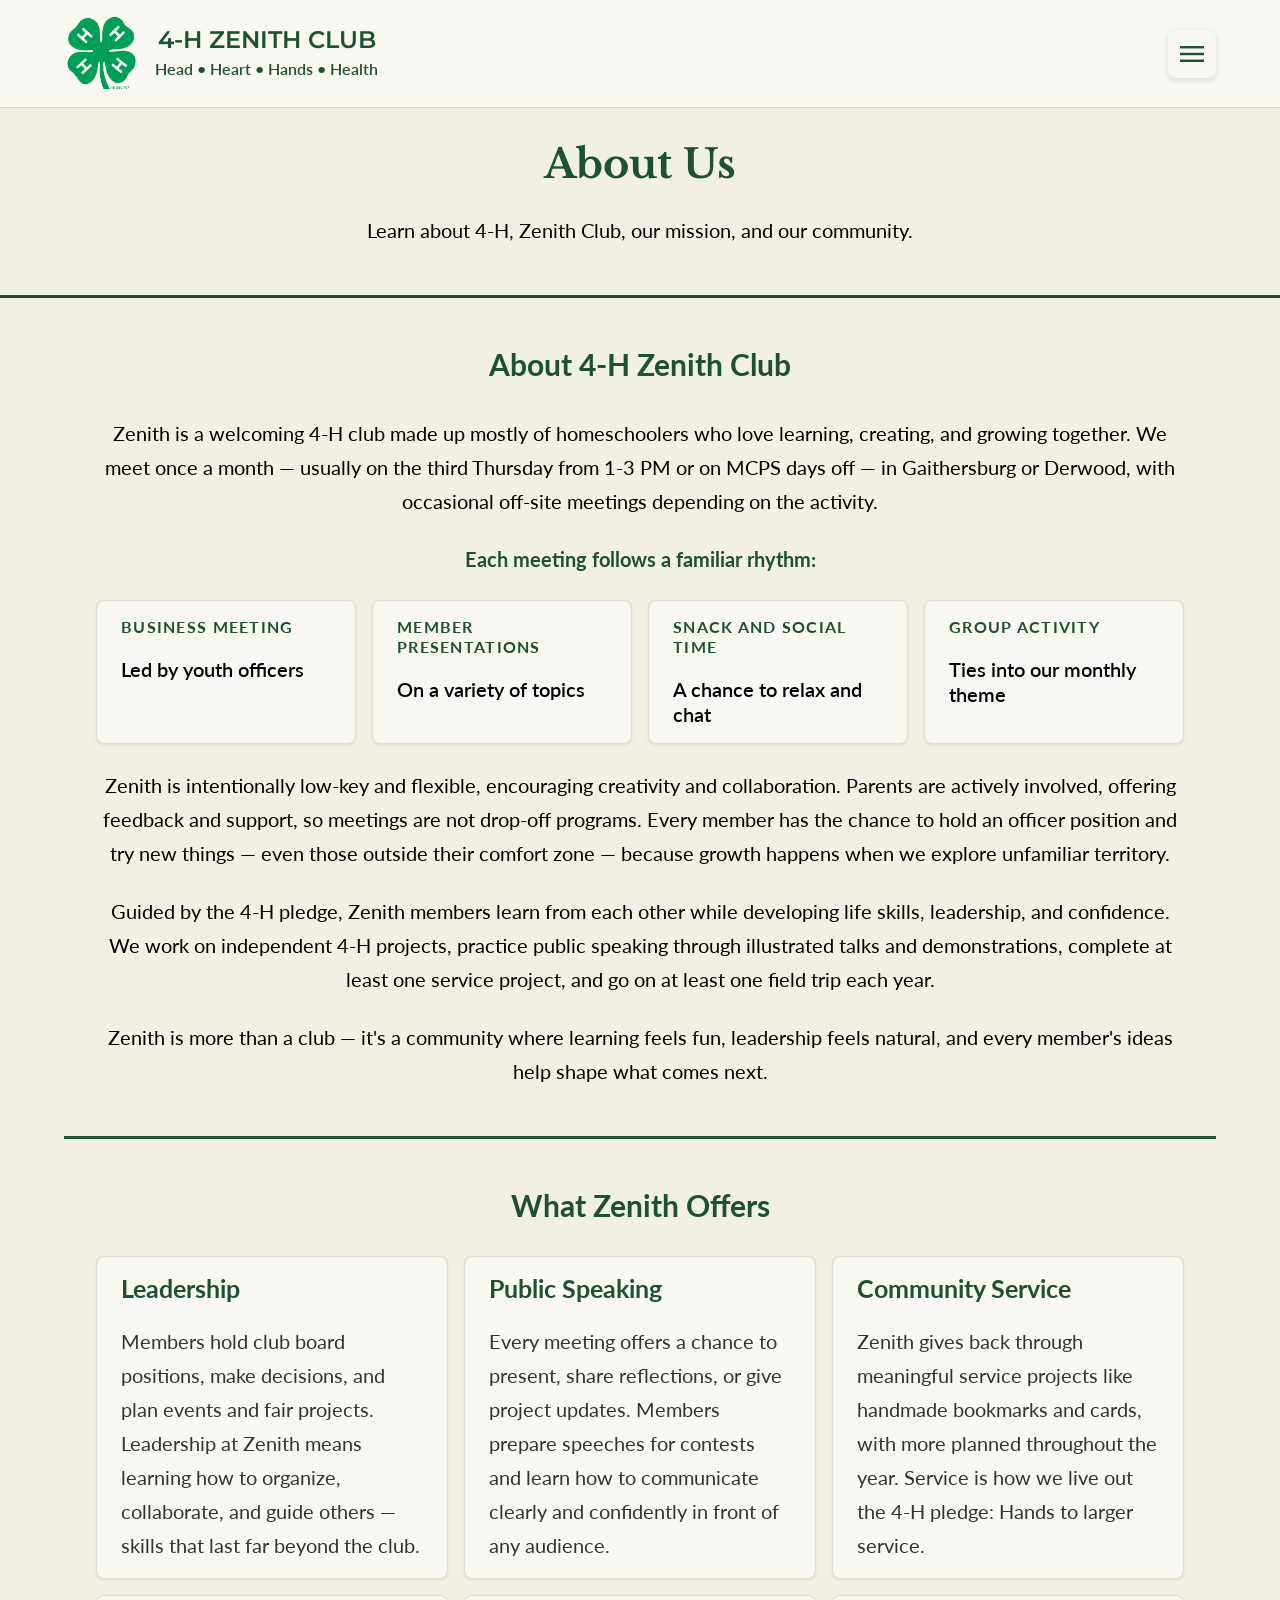
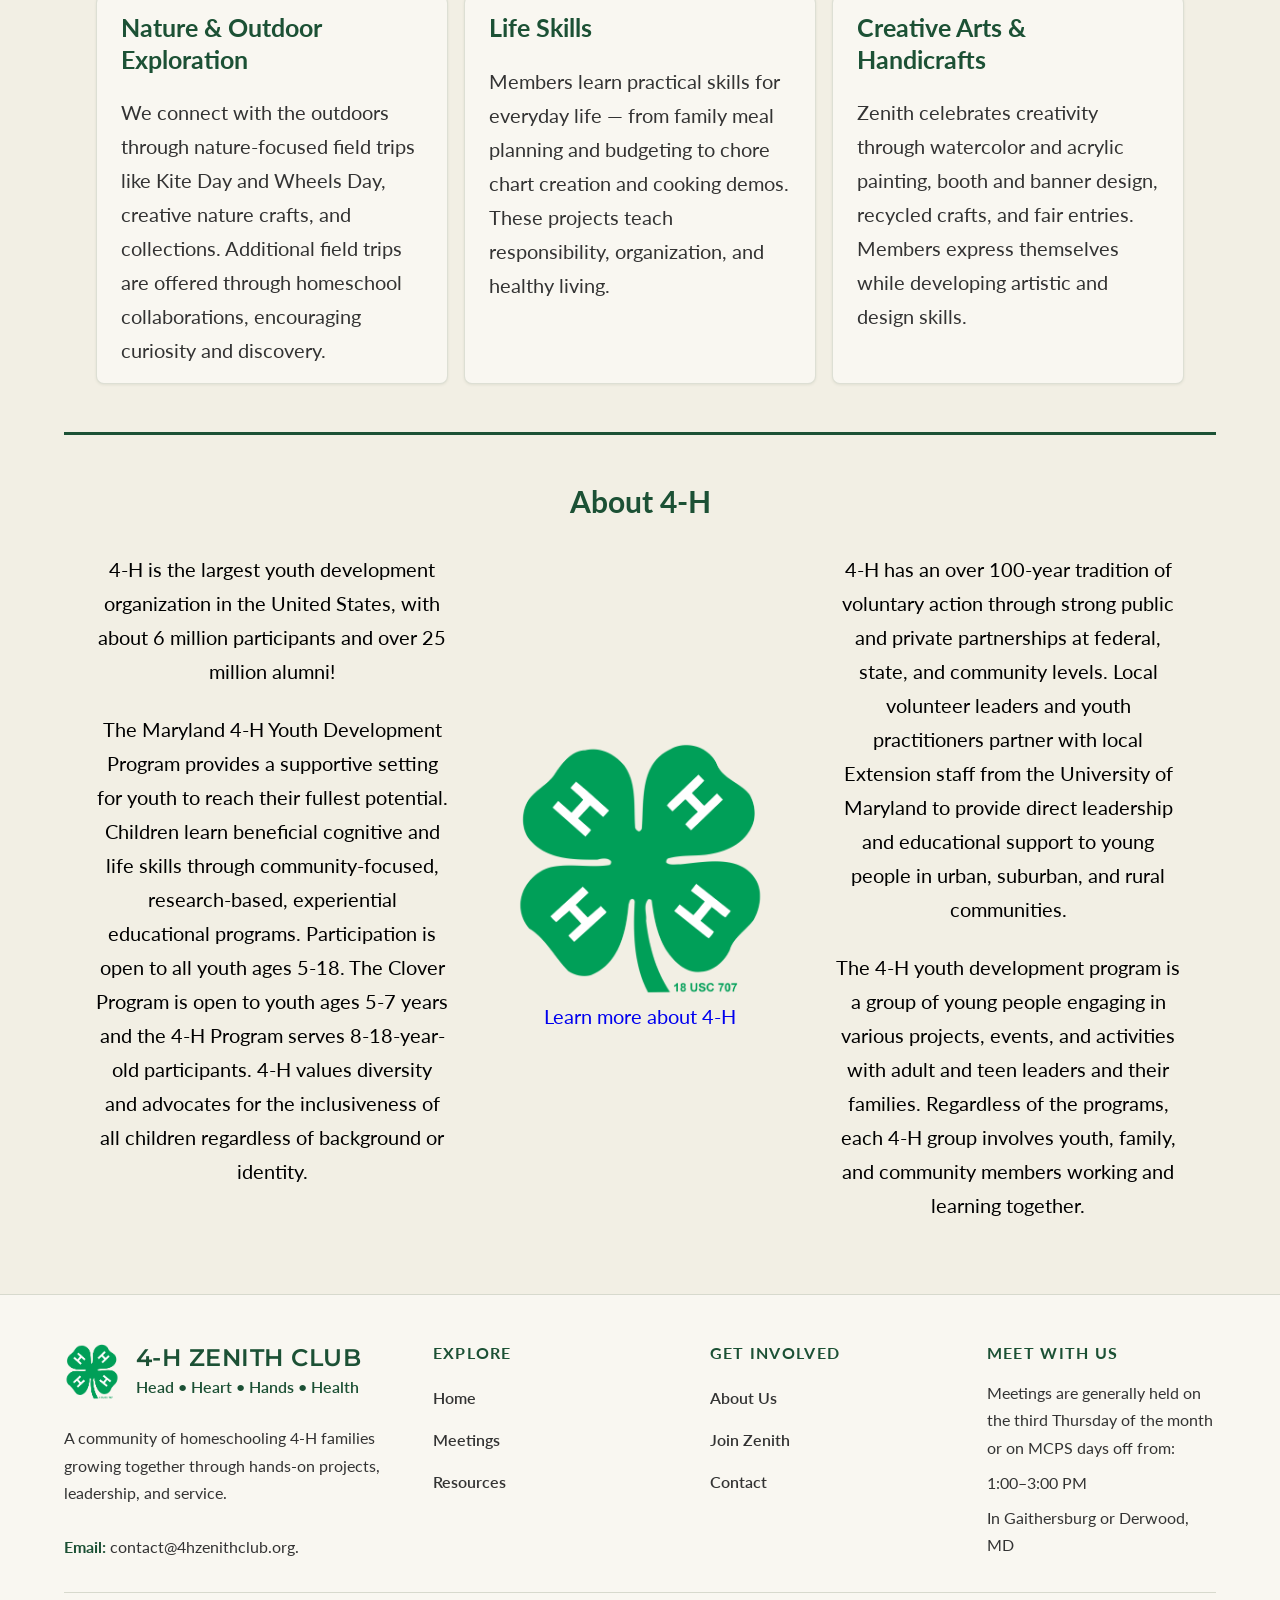
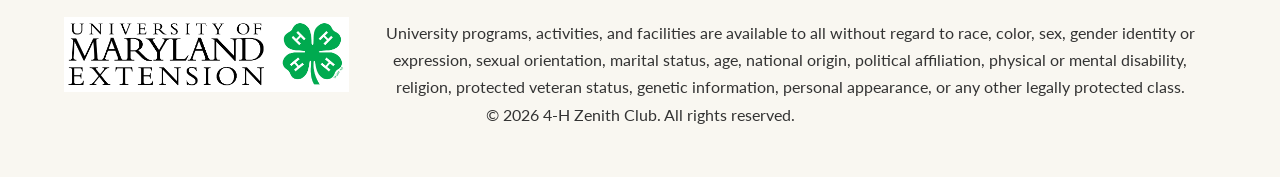
==== commit 930906ce: "Add favicon links and update contact email across multiple pages." ====
--- a/about/index.html
+++ b/about/index.html
@@ -4,6 +4,11 @@
     <meta charset="UTF-8" />
     <meta name="viewport" content="width=device-width, initial-scale=1.0" />
     <title>4-H Zenith Club | About Us</title>
+    <link rel="icon" type="image/svg+xml" href="/assets/images/zenith-logo/favicon.svg" />
+    <link rel="icon" type="image/png" sizes="96x96" href="/assets/images/zenith-logo/favicon-96x96.png" />
+    <link rel="shortcut icon" href="/assets/images/zenith-logo/favicon.ico" />
+    <link rel="apple-touch-icon" sizes="180x180" href="/assets/images/zenith-logo/apple-touch-icon.png" />
+    <link rel="manifest" href="/assets/images/zenith-logo/site.webmanifest" />
     <link rel="stylesheet" href="/css/main.css" />
     <script src="/js/nav.js" defer></script>
     <link rel="preconnect" href="https://fonts.googleapis.com" />
